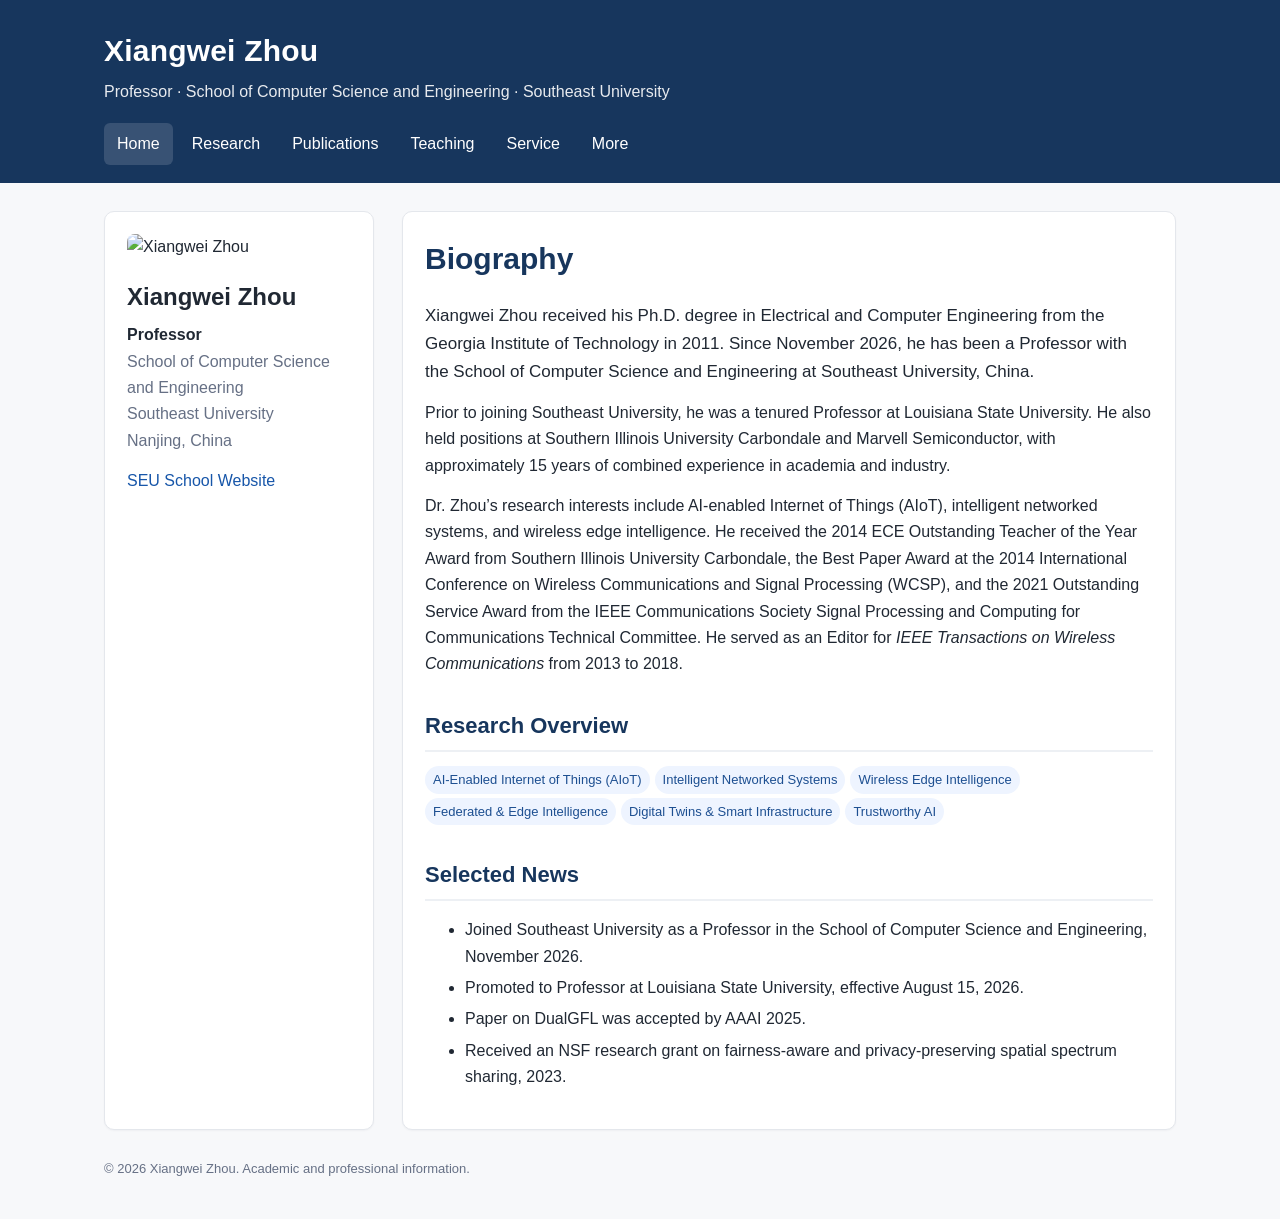
==== index.html @ 8dba3dd3 "Initial personal website" ====
<!doctype html>
<html lang="en"><head><meta charset="utf-8"><meta name="viewport" content="width=device-width,initial-scale=1"><title>Xiangwei Zhou - Home</title><link rel="stylesheet" href="style.css"></head>
<body><header class="top"><div class="topin"><div class="brand">Xiangwei Zhou</div><div class="subbrand">Professor · School of Computer Science and Engineering · Southeast University</div><nav><a class="active" href="index.html">Home</a><a class="" href="research.html">Research</a><a class="" href="publication.html">Publications</a><a class="" href="teaching.html">Teaching</a><a class="" href="service.html">Service</a><a class="" href="more.html">More</a></nav></div></header>
<div class="wrap"><aside class="card profile"><img src="https://www.ece.lsu.edu/xwzhou/images/image001.jpg" alt="Xiangwei Zhou"><div class="name">Xiangwei Zhou</div><div class="role">Professor</div><div class="affil">School of Computer Science and Engineering<br>Southeast University<br>Nanjing, China</div><p style="margin-top:14px"><a href="https://cs.seu.edu.cn/csen/" target="_blank" rel="noopener">SEU School Website</a></p></aside><main class="card"><h1>Biography</h1>
<p class="lead">Xiangwei Zhou received his Ph.D. degree in Electrical and Computer Engineering from the Georgia Institute of Technology in 2011. Since November 2026, he has been a Professor with the School of Computer Science and Engineering at Southeast University, China.</p>
<p>Prior to joining Southeast University, he was a tenured Professor at Louisiana State University. He also held positions at Southern Illinois University Carbondale and Marvell Semiconductor, with approximately 15 years of combined experience in academia and industry.</p>
<p>Dr. Zhou’s research interests include AI-enabled Internet of Things (AIoT), intelligent networked systems, and wireless edge intelligence. He received the 2014 ECE Outstanding Teacher of the Year Award from Southern Illinois University Carbondale, the Best Paper Award at the 2014 International Conference on Wireless Communications and Signal Processing (WCSP), and the 2021 Outstanding Service Award from the IEEE Communications Society Signal Processing and Computing for Communications Technical Committee. He served as an Editor for <em>IEEE Transactions on Wireless Communications</em> from 2013 to 2018.</p>
<h2>Research Overview</h2><p><span class="tag">AI-Enabled Internet of Things (AIoT)</span><span class="tag">Intelligent Networked Systems</span><span class="tag">Wireless Edge Intelligence</span><span class="tag">Federated & Edge Intelligence</span><span class="tag">Digital Twins & Smart Infrastructure</span><span class="tag">Trustworthy AI</span></p>
<h2>Selected News</h2><ul><li>Joined Southeast University as a Professor in the School of Computer Science and Engineering, November 2026.</li><li>Promoted to Professor at Louisiana State University, effective August 15, 2026.</li><li>Paper on DualGFL was accepted by AAAI 2025.</li><li>Received an NSF research grant on fairness-aware and privacy-preserving spatial spectrum sharing, 2023.</li></ul>
</main></div>
<div class="footer">© 2026 Xiangwei Zhou. Academic and professional information.</div></body></html>
---- style.css ----
:root{--blue:#17365d;--gold:#b58b2a;--ink:#202833;--muted:#667085;--line:#e4e7ec;--bg:#f7f8fa;--white:#fff}
*{box-sizing:border-box} body{margin:0;font-family:Arial,Helvetica,sans-serif;color:var(--ink);background:var(--bg);line-height:1.65}
a{color:#1756a9;text-decoration:none}a:hover{text-decoration:underline}
.top{background:var(--blue);color:#fff}.topin{max-width:1120px;margin:auto;padding:26px 24px 18px}.brand{font-size:30px;font-weight:700;letter-spacing:.2px}.subbrand{opacity:.9;margin-top:3px}
nav{margin-top:18px;display:flex;gap:6px;flex-wrap:wrap}nav a{color:#fff;padding:8px 13px;border-radius:6px}nav a:hover,nav a.active{background:rgba(255,255,255,.14);text-decoration:none}
.wrap{max-width:1120px;margin:28px auto;padding:0 24px;display:grid;grid-template-columns:270px 1fr;gap:28px}.card{background:#fff;border:1px solid var(--line);border-radius:10px;padding:22px;box-shadow:0 1px 2px rgba(16,24,40,.04)}
.profile img{width:100%;border-radius:8px;display:block;margin-bottom:16px}.name{font-size:24px;font-weight:700}.role{font-weight:700;margin-top:6px}.affil{color:var(--muted)}
h1{font-size:30px;color:var(--blue);margin:0 0 18px}h2{font-size:22px;color:var(--blue);margin:30px 0 12px;border-bottom:2px solid #edf0f4;padding-bottom:6px}h3{font-size:18px;color:var(--blue);margin-top:24px}p{margin:0 0 14px}li{margin:5px 0}.lead{font-size:17px}.note{background:#f8f4e7;border-left:4px solid var(--gold);padding:12px 14px;margin:18px 0}.compact li{margin:3px 0}.pubs li{margin:9px 0}.footer{max-width:1120px;margin:24px auto 40px;padding:0 24px;color:var(--muted);font-size:13px}.tag{display:inline-block;background:#eef4ff;color:#1d4f91;padding:3px 8px;border-radius:999px;margin:2px 5px 2px 0;font-size:13px}
@media(max-width:780px){.wrap{grid-template-columns:1fr}.profile img{max-width:250px}.brand{font-size:26px}}
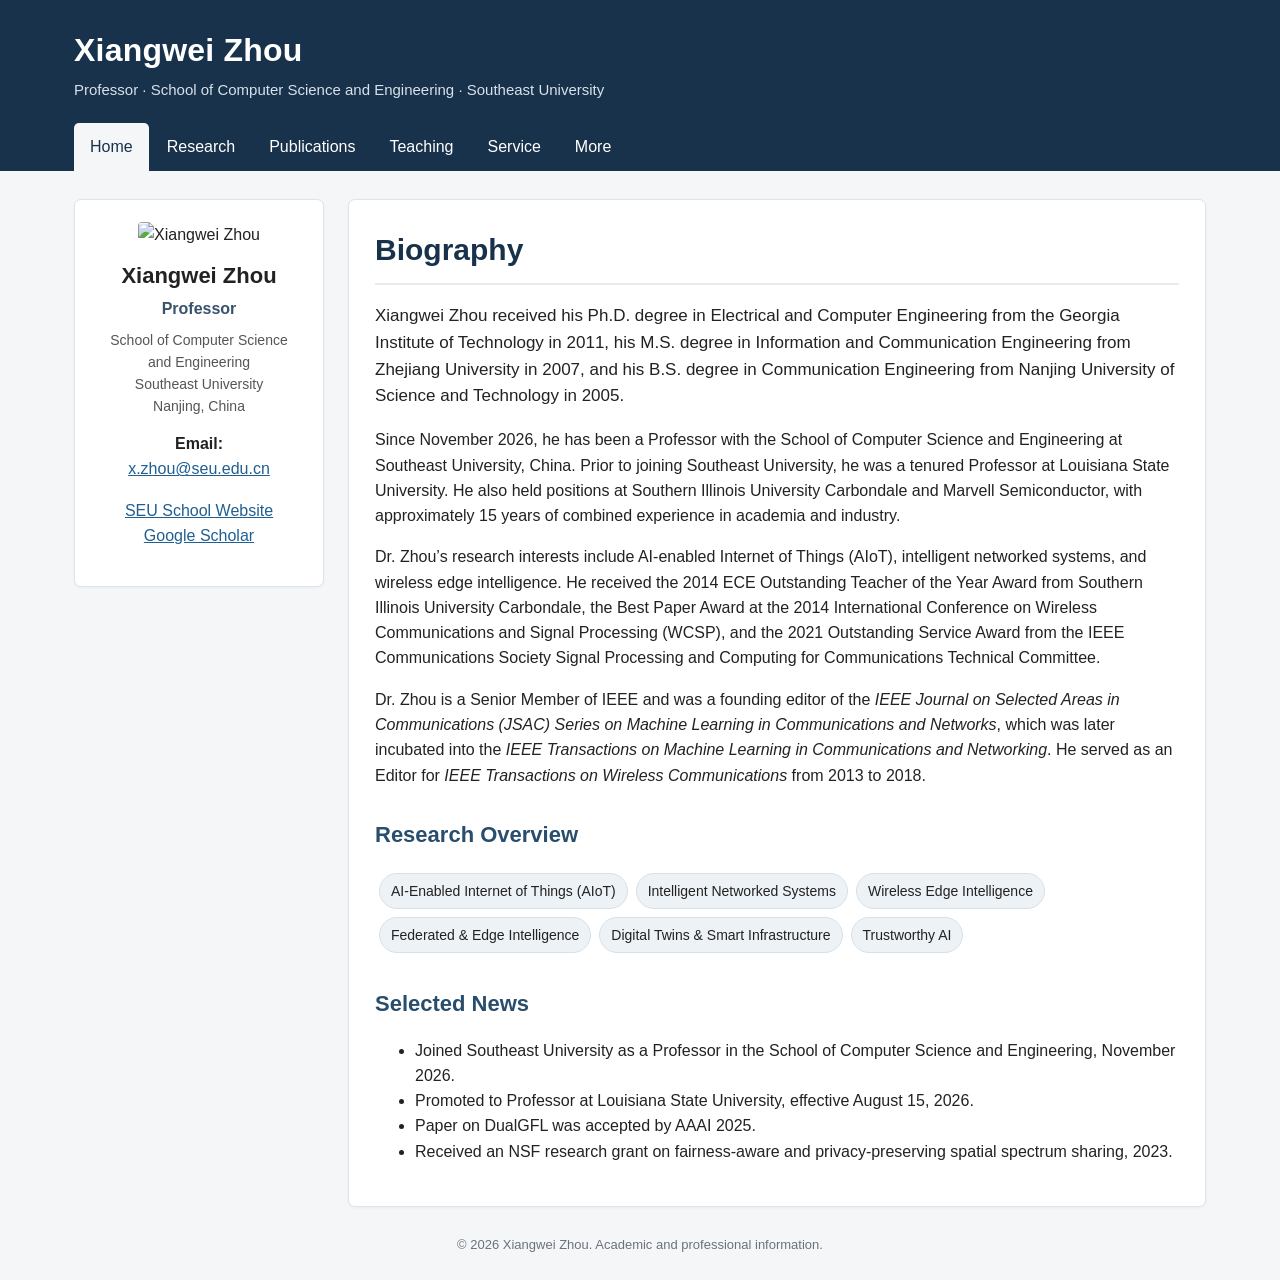
==== commit 466af3cd: "Add email and more info" ====
--- a/index.html
+++ b/index.html
@@ -1,11 +1,11 @@
 <!doctype html>
-<html lang="en"><head><meta charset="utf-8"><meta name="viewport" content="width=device-width,initial-scale=1"><title>Xiangwei Zhou - Home</title><link rel="stylesheet" href="style.css"></head>
-<body><header class="top"><div class="topin"><div class="brand">Xiangwei Zhou</div><div class="subbrand">Professor · School of Computer Science and Engineering · Southeast University</div><nav><a class="active" href="index.html">Home</a><a class="" href="research.html">Research</a><a class="" href="publication.html">Publications</a><a class="" href="teaching.html">Teaching</a><a class="" href="service.html">Service</a><a class="" href="more.html">More</a></nav></div></header>
-<div class="wrap"><aside class="card profile"><img src="https://www.ece.lsu.edu/xwzhou/images/image001.jpg" alt="Xiangwei Zhou"><div class="name">Xiangwei Zhou</div><div class="role">Professor</div><div class="affil">School of Computer Science and Engineering<br>Southeast University<br>Nanjing, China</div><p style="margin-top:14px"><a href="https://cs.seu.edu.cn/csen/" target="_blank" rel="noopener">SEU School Website</a></p></aside><main class="card"><h1>Biography</h1>
-<p class="lead">Xiangwei Zhou received his Ph.D. degree in Electrical and Computer Engineering from the Georgia Institute of Technology in 2011. Since November 2026, he has been a Professor with the School of Computer Science and Engineering at Southeast University, China.</p>
-<p>Prior to joining Southeast University, he was a tenured Professor at Louisiana State University. He also held positions at Southern Illinois University Carbondale and Marvell Semiconductor, with approximately 15 years of combined experience in academia and industry.</p>
-<p>Dr. Zhou’s research interests include AI-enabled Internet of Things (AIoT), intelligent networked systems, and wireless edge intelligence. He received the 2014 ECE Outstanding Teacher of the Year Award from Southern Illinois University Carbondale, the Best Paper Award at the 2014 International Conference on Wireless Communications and Signal Processing (WCSP), and the 2021 Outstanding Service Award from the IEEE Communications Society Signal Processing and Computing for Communications Technical Committee. He served as an Editor for <em>IEEE Transactions on Wireless Communications</em> from 2013 to 2018.</p>
-<h2>Research Overview</h2><p><span class="tag">AI-Enabled Internet of Things (AIoT)</span><span class="tag">Intelligent Networked Systems</span><span class="tag">Wireless Edge Intelligence</span><span class="tag">Federated & Edge Intelligence</span><span class="tag">Digital Twins & Smart Infrastructure</span><span class="tag">Trustworthy AI</span></p>
-<h2>Selected News</h2><ul><li>Joined Southeast University as a Professor in the School of Computer Science and Engineering, November 2026.</li><li>Promoted to Professor at Louisiana State University, effective August 15, 2026.</li><li>Paper on DualGFL was accepted by AAAI 2025.</li><li>Received an NSF research grant on fairness-aware and privacy-preserving spatial spectrum sharing, 2023.</li></ul>
-</main></div>
+<html lang="en"><head><meta charset="utf-8"><meta name="viewport" content="width=device-width,initial-scale=1"><meta name="description" content="Xiangwei Zhou, Professor at Southeast University. Research in AIoT, intelligent networked systems, and wireless edge intelligence."><title>Xiangwei Zhou - Home</title><link rel="stylesheet" href="style.css"></head>
+<body><header class="top"><div class="topin"><div class="brand">Xiangwei Zhou</div><div class="subbrand">Professor · School of Computer Science and Engineering · Southeast University</div><nav><a class="active" href="index.html">Home</a><a href="research.html">Research</a><a href="publication.html">Publications</a><a href="teaching.html">Teaching</a><a href="service.html">Service</a><a href="more.html">More</a></nav></div></header>
+<div class="wrap"><aside class="card profile"><img src="https://www.ece.lsu.edu/xwzhou/images/image001.jpg" alt="Xiangwei Zhou"><div class="name">Xiangwei Zhou</div><div class="role">Professor</div><div class="affil">School of Computer Science and Engineering<br>Southeast University<br>Nanjing, China</div><p class="contact"><strong>Email:</strong><br><a href="mailto:x.zhou@seu.edu.cn">x.zhou@seu.edu.cn</a></p><p><a href="https://cs.seu.edu.cn/csen/" target="_blank" rel="noopener">SEU School Website</a><br><a href="https://scholar.google.com/citations?user=iB6WoJkAAAAJ" target="_blank" rel="noopener">Google Scholar</a></p></aside><main class="card"><h1>Biography</h1>
+<p class="lead">Xiangwei Zhou received his Ph.D. degree in Electrical and Computer Engineering from the Georgia Institute of Technology in 2011, his M.S. degree in Information and Communication Engineering from Zhejiang University in 2007, and his B.S. degree in Communication Engineering from Nanjing University of Science and Technology in 2005.</p>
+<p>Since November 2026, he has been a Professor with the School of Computer Science and Engineering at Southeast University, China. Prior to joining Southeast University, he was a tenured Professor at Louisiana State University. He also held positions at Southern Illinois University Carbondale and Marvell Semiconductor, with approximately 15 years of combined experience in academia and industry.</p>
+<p>Dr. Zhou’s research interests include AI-enabled Internet of Things (AIoT), intelligent networked systems, and wireless edge intelligence. He received the 2014 ECE Outstanding Teacher of the Year Award from Southern Illinois University Carbondale, the Best Paper Award at the 2014 International Conference on Wireless Communications and Signal Processing (WCSP), and the 2021 Outstanding Service Award from the IEEE Communications Society Signal Processing and Computing for Communications Technical Committee.</p>
+<p>Dr. Zhou is a Senior Member of IEEE and was a founding editor of the <em>IEEE Journal on Selected Areas in Communications (JSAC) Series on Machine Learning in Communications and Networks</em>, which was later incubated into the <em>IEEE Transactions on Machine Learning in Communications and Networking</em>. He served as an Editor for <em>IEEE Transactions on Wireless Communications</em> from 2013 to 2018.</p>
+<h2>Research Overview</h2><p><span class="tag">AI-Enabled Internet of Things (AIoT)</span><span class="tag">Intelligent Networked Systems</span><span class="tag">Wireless Edge Intelligence</span><span class="tag">Federated &amp; Edge Intelligence</span><span class="tag">Digital Twins &amp; Smart Infrastructure</span><span class="tag">Trustworthy AI</span></p>
+<h2>Selected News</h2><ul><li>Joined Southeast University as a Professor in the School of Computer Science and Engineering, November 2026.</li><li>Promoted to Professor at Louisiana State University, effective August 15, 2026.</li><li>Paper on DualGFL was accepted by AAAI 2025.</li><li>Received an NSF research grant on fairness-aware and privacy-preserving spatial spectrum sharing, 2023.</li></ul></main></div>
 <div class="footer">© 2026 Xiangwei Zhou. Academic and professional information.</div></body></html>
--- a/style.css
+++ b/style.css
@@ -1,10 +1 @@
-
-:root{--blue:#17365d;--gold:#b58b2a;--ink:#202833;--muted:#667085;--line:#e4e7ec;--bg:#f7f8fa;--white:#fff}
-*{box-sizing:border-box} body{margin:0;font-family:Arial,Helvetica,sans-serif;color:var(--ink);background:var(--bg);line-height:1.65}
-a{color:#1756a9;text-decoration:none}a:hover{text-decoration:underline}
-.top{background:var(--blue);color:#fff}.topin{max-width:1120px;margin:auto;padding:26px 24px 18px}.brand{font-size:30px;font-weight:700;letter-spacing:.2px}.subbrand{opacity:.9;margin-top:3px}
-nav{margin-top:18px;display:flex;gap:6px;flex-wrap:wrap}nav a{color:#fff;padding:8px 13px;border-radius:6px}nav a:hover,nav a.active{background:rgba(255,255,255,.14);text-decoration:none}
-.wrap{max-width:1120px;margin:28px auto;padding:0 24px;display:grid;grid-template-columns:270px 1fr;gap:28px}.card{background:#fff;border:1px solid var(--line);border-radius:10px;padding:22px;box-shadow:0 1px 2px rgba(16,24,40,.04)}
-.profile img{width:100%;border-radius:8px;display:block;margin-bottom:16px}.name{font-size:24px;font-weight:700}.role{font-weight:700;margin-top:6px}.affil{color:var(--muted)}
-h1{font-size:30px;color:var(--blue);margin:0 0 18px}h2{font-size:22px;color:var(--blue);margin:30px 0 12px;border-bottom:2px solid #edf0f4;padding-bottom:6px}h3{font-size:18px;color:var(--blue);margin-top:24px}p{margin:0 0 14px}li{margin:5px 0}.lead{font-size:17px}.note{background:#f8f4e7;border-left:4px solid var(--gold);padding:12px 14px;margin:18px 0}.compact li{margin:3px 0}.pubs li{margin:9px 0}.footer{max-width:1120px;margin:24px auto 40px;padding:0 24px;color:var(--muted);font-size:13px}.tag{display:inline-block;background:#eef4ff;color:#1d4f91;padding:3px 8px;border-radius:999px;margin:2px 5px 2px 0;font-size:13px}
-@media(max-width:780px){.wrap{grid-template-columns:1fr}.profile img{max-width:250px}.brand{font-size:26px}}
+*{box-sizing:border-box}body{margin:0;font-family:Arial,Helvetica,sans-serif;color:#222;background:#f4f6f8;line-height:1.58}.top{background:#18324b;color:#fff}.topin{max-width:1180px;margin:auto;padding:25px 24px 0}.brand{font-size:32px;font-weight:700;letter-spacing:.2px}.subbrand{margin-top:2px;color:#d8e1e9;font-size:15px}nav{display:flex;gap:2px;margin-top:22px;flex-wrap:wrap}nav a{color:#fff;text-decoration:none;padding:11px 16px;border-radius:5px 5px 0 0}nav a:hover,nav a.active{background:#f4f6f8;color:#18324b}.wrap{max-width:1180px;margin:28px auto;display:grid;grid-template-columns:250px 1fr;gap:24px;padding:0 24px}.card{background:#fff;border:1px solid #dfe4e8;border-radius:7px;padding:26px;box-shadow:0 1px 3px rgba(0,0,0,.04)}.profile{text-align:center;height:max-content;padding:22px}.profile img{width:150px;max-width:100%;border-radius:4px}.profile .name{font-size:22px;font-weight:700;margin-top:12px}.profile .role{font-weight:700;color:#38536c;margin-top:2px}.profile .affil{margin-top:8px;font-size:14px;color:#555}.profile .contact{margin:14px 0 0}.profile a{word-break:break-word}main h1{font-size:30px;color:#18324b;margin:0 0 18px;border-bottom:2px solid #e8ecef;padding-bottom:10px}main h2{font-size:22px;color:#284d6d;margin:30px 0 10px}main h3{font-size:17px;color:#355b78;margin:22px 0 8px}.lead{font-size:17px}.note{background:#f6f8fa;border-left:4px solid #7694ac;padding:10px 13px;color:#4a5660}.tag{display:inline-block;background:#edf2f6;border:1px solid #d7e0e7;border-radius:18px;padding:6px 11px;margin:4px;font-size:14px}.pubs li{margin-bottom:11px}.compact li{margin-bottom:4px}.count{font-size:15px;font-weight:normal;color:#667}.footer{max-width:1180px;margin:0 auto 25px;padding:0 24px;color:#6a737b;font-size:13px;text-align:center}a{color:#205f91}a:hover{text-decoration:none}@media(max-width:760px){.wrap{grid-template-columns:1fr}.profile{display:grid;grid-template-columns:110px 1fr;text-align:left;column-gap:16px;align-items:start}.profile img{width:110px;grid-row:1/7}.profile .name,.profile .role,.profile .affil,.profile p{margin-top:2px}.brand{font-size:27px}nav a{padding:10px 11px}.card{padding:20px}}
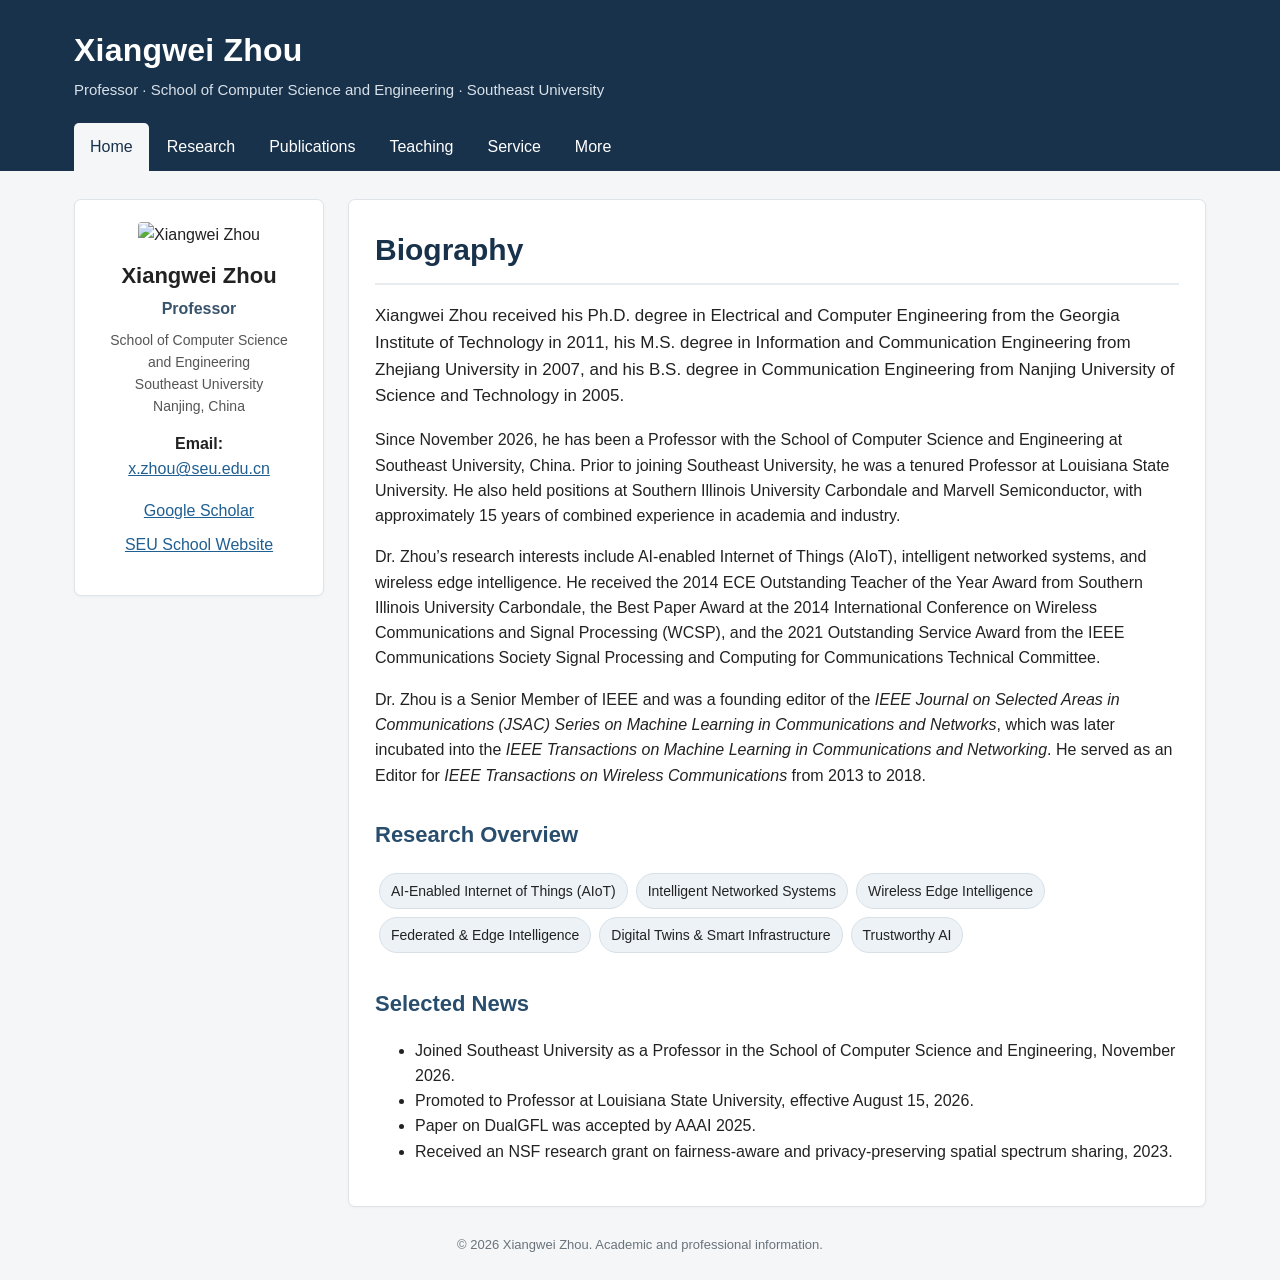
==== commit 512711d0: "Update appearance" ====
--- a/index.html
+++ b/index.html
@@ -1,7 +1,7 @@
 <!doctype html>
 <html lang="en"><head><meta charset="utf-8"><meta name="viewport" content="width=device-width,initial-scale=1"><meta name="description" content="Xiangwei Zhou, Professor at Southeast University. Research in AIoT, intelligent networked systems, and wireless edge intelligence."><title>Xiangwei Zhou - Home</title><link rel="stylesheet" href="style.css"></head>
 <body><header class="top"><div class="topin"><div class="brand">Xiangwei Zhou</div><div class="subbrand">Professor · School of Computer Science and Engineering · Southeast University</div><nav><a class="active" href="index.html">Home</a><a href="research.html">Research</a><a href="publication.html">Publications</a><a href="teaching.html">Teaching</a><a href="service.html">Service</a><a href="more.html">More</a></nav></div></header>
-<div class="wrap"><aside class="card profile"><img src="https://www.ece.lsu.edu/xwzhou/images/image001.jpg" alt="Xiangwei Zhou"><div class="name">Xiangwei Zhou</div><div class="role">Professor</div><div class="affil">School of Computer Science and Engineering<br>Southeast University<br>Nanjing, China</div><p class="contact"><strong>Email:</strong><br><a href="mailto:x.zhou@seu.edu.cn">x.zhou@seu.edu.cn</a></p><p><a href="https://cs.seu.edu.cn/csen/" target="_blank" rel="noopener">SEU School Website</a><br><a href="https://scholar.google.com/citations?user=iB6WoJkAAAAJ" target="_blank" rel="noopener">Google Scholar</a></p></aside><main class="card"><h1>Biography</h1>
+<div class="wrap"><aside class="card profile"><img src="https://www.ece.lsu.edu/xwzhou/images/image001.jpg" alt="Xiangwei Zhou"><div class="name">Xiangwei Zhou</div><div class="role">Professor</div><div class="affil">School of Computer Science and Engineering<br>Southeast University<br>Nanjing, China</div><p class="contact"><strong>Email:</strong><br><a href="mailto:x.zhou@seu.edu.cn">x.zhou@seu.edu.cn</a></p><p class="profile-links"><a href="https://scholar.google.com/citations?user=iB6WoJkAAAAJ" target="_blank" rel="noopener">Google Scholar</a><a href="https://cs.seu.edu.cn/csen/" target="_blank" rel="noopener">SEU School Website</a></p></aside><main class="card"><h1>Biography</h1>
 <p class="lead">Xiangwei Zhou received his Ph.D. degree in Electrical and Computer Engineering from the Georgia Institute of Technology in 2011, his M.S. degree in Information and Communication Engineering from Zhejiang University in 2007, and his B.S. degree in Communication Engineering from Nanjing University of Science and Technology in 2005.</p>
 <p>Since November 2026, he has been a Professor with the School of Computer Science and Engineering at Southeast University, China. Prior to joining Southeast University, he was a tenured Professor at Louisiana State University. He also held positions at Southern Illinois University Carbondale and Marvell Semiconductor, with approximately 15 years of combined experience in academia and industry.</p>
 <p>Dr. Zhou’s research interests include AI-enabled Internet of Things (AIoT), intelligent networked systems, and wireless edge intelligence. He received the 2014 ECE Outstanding Teacher of the Year Award from Southern Illinois University Carbondale, the Best Paper Award at the 2014 International Conference on Wireless Communications and Signal Processing (WCSP), and the 2021 Outstanding Service Award from the IEEE Communications Society Signal Processing and Computing for Communications Technical Committee.</p>
--- a/style.css
+++ b/style.css
@@ -1 +1 @@
-*{box-sizing:border-box}body{margin:0;font-family:Arial,Helvetica,sans-serif;color:#222;background:#f4f6f8;line-height:1.58}.top{background:#18324b;color:#fff}.topin{max-width:1180px;margin:auto;padding:25px 24px 0}.brand{font-size:32px;font-weight:700;letter-spacing:.2px}.subbrand{margin-top:2px;color:#d8e1e9;font-size:15px}nav{display:flex;gap:2px;margin-top:22px;flex-wrap:wrap}nav a{color:#fff;text-decoration:none;padding:11px 16px;border-radius:5px 5px 0 0}nav a:hover,nav a.active{background:#f4f6f8;color:#18324b}.wrap{max-width:1180px;margin:28px auto;display:grid;grid-template-columns:250px 1fr;gap:24px;padding:0 24px}.card{background:#fff;border:1px solid #dfe4e8;border-radius:7px;padding:26px;box-shadow:0 1px 3px rgba(0,0,0,.04)}.profile{text-align:center;height:max-content;padding:22px}.profile img{width:150px;max-width:100%;border-radius:4px}.profile .name{font-size:22px;font-weight:700;margin-top:12px}.profile .role{font-weight:700;color:#38536c;margin-top:2px}.profile .affil{margin-top:8px;font-size:14px;color:#555}.profile .contact{margin:14px 0 0}.profile a{word-break:break-word}main h1{font-size:30px;color:#18324b;margin:0 0 18px;border-bottom:2px solid #e8ecef;padding-bottom:10px}main h2{font-size:22px;color:#284d6d;margin:30px 0 10px}main h3{font-size:17px;color:#355b78;margin:22px 0 8px}.lead{font-size:17px}.note{background:#f6f8fa;border-left:4px solid #7694ac;padding:10px 13px;color:#4a5660}.tag{display:inline-block;background:#edf2f6;border:1px solid #d7e0e7;border-radius:18px;padding:6px 11px;margin:4px;font-size:14px}.pubs li{margin-bottom:11px}.compact li{margin-bottom:4px}.count{font-size:15px;font-weight:normal;color:#667}.footer{max-width:1180px;margin:0 auto 25px;padding:0 24px;color:#6a737b;font-size:13px;text-align:center}a{color:#205f91}a:hover{text-decoration:none}@media(max-width:760px){.wrap{grid-template-columns:1fr}.profile{display:grid;grid-template-columns:110px 1fr;text-align:left;column-gap:16px;align-items:start}.profile img{width:110px;grid-row:1/7}.profile .name,.profile .role,.profile .affil,.profile p{margin-top:2px}.brand{font-size:27px}nav a{padding:10px 11px}.card{padding:20px}}+*{box-sizing:border-box}body{margin:0;font-family:Arial,Helvetica,sans-serif;color:#222;background:#f4f6f8;line-height:1.58}.top{background:#18324b;color:#fff}.topin{max-width:1180px;margin:auto;padding:25px 24px 0}.brand{font-size:32px;font-weight:700;letter-spacing:.2px}.subbrand{margin-top:2px;color:#d8e1e9;font-size:15px}nav{display:flex;gap:2px;margin-top:22px;flex-wrap:wrap}nav a{color:#fff;text-decoration:none;padding:11px 16px;border-radius:5px 5px 0 0}nav a:hover,nav a.active{background:#f4f6f8;color:#18324b}.wrap{max-width:1180px;margin:28px auto;display:grid;grid-template-columns:250px 1fr;gap:24px;padding:0 24px}.card{background:#fff;border:1px solid #dfe4e8;border-radius:7px;padding:26px;box-shadow:0 1px 3px rgba(0,0,0,.04)}.profile{text-align:center;height:max-content;padding:22px}.profile img{width:150px;max-width:100%;border-radius:4px}.profile .name{font-size:22px;font-weight:700;margin-top:12px}.profile .role{font-weight:700;color:#38536c;margin-top:2px}.profile .affil{margin-top:8px;font-size:14px;color:#555}.profile .contact{margin:14px 0 0}.profile a{word-break:break-word}.profile-links a{display:block}.profile-links a+a{margin-top:9px}main h1{font-size:30px;color:#18324b;margin:0 0 18px;border-bottom:2px solid #e8ecef;padding-bottom:10px}main h2{font-size:22px;color:#284d6d;margin:30px 0 10px}main h3{font-size:17px;color:#355b78;margin:22px 0 8px}.lead{font-size:17px}.note{background:#f6f8fa;border-left:4px solid #7694ac;padding:10px 13px;color:#4a5660}.tag{display:inline-block;background:#edf2f6;border:1px solid #d7e0e7;border-radius:18px;padding:6px 11px;margin:4px;font-size:14px}.pubs li{margin-bottom:11px}.compact li{margin-bottom:4px}.count{font-size:15px;font-weight:normal;color:#667}.footer{max-width:1180px;margin:0 auto 25px;padding:0 24px;color:#6a737b;font-size:13px;text-align:center}a{color:#205f91}a:hover{text-decoration:none}@media(max-width:760px){.wrap{grid-template-columns:1fr}.profile{display:grid;grid-template-columns:110px 1fr;text-align:left;column-gap:16px;align-items:start}.profile img{width:110px;grid-row:1/7}.profile .name,.profile .role,.profile .affil,.profile p{margin-top:2px}.brand{font-size:27px}nav a{padding:10px 11px}.card{padding:20px}}
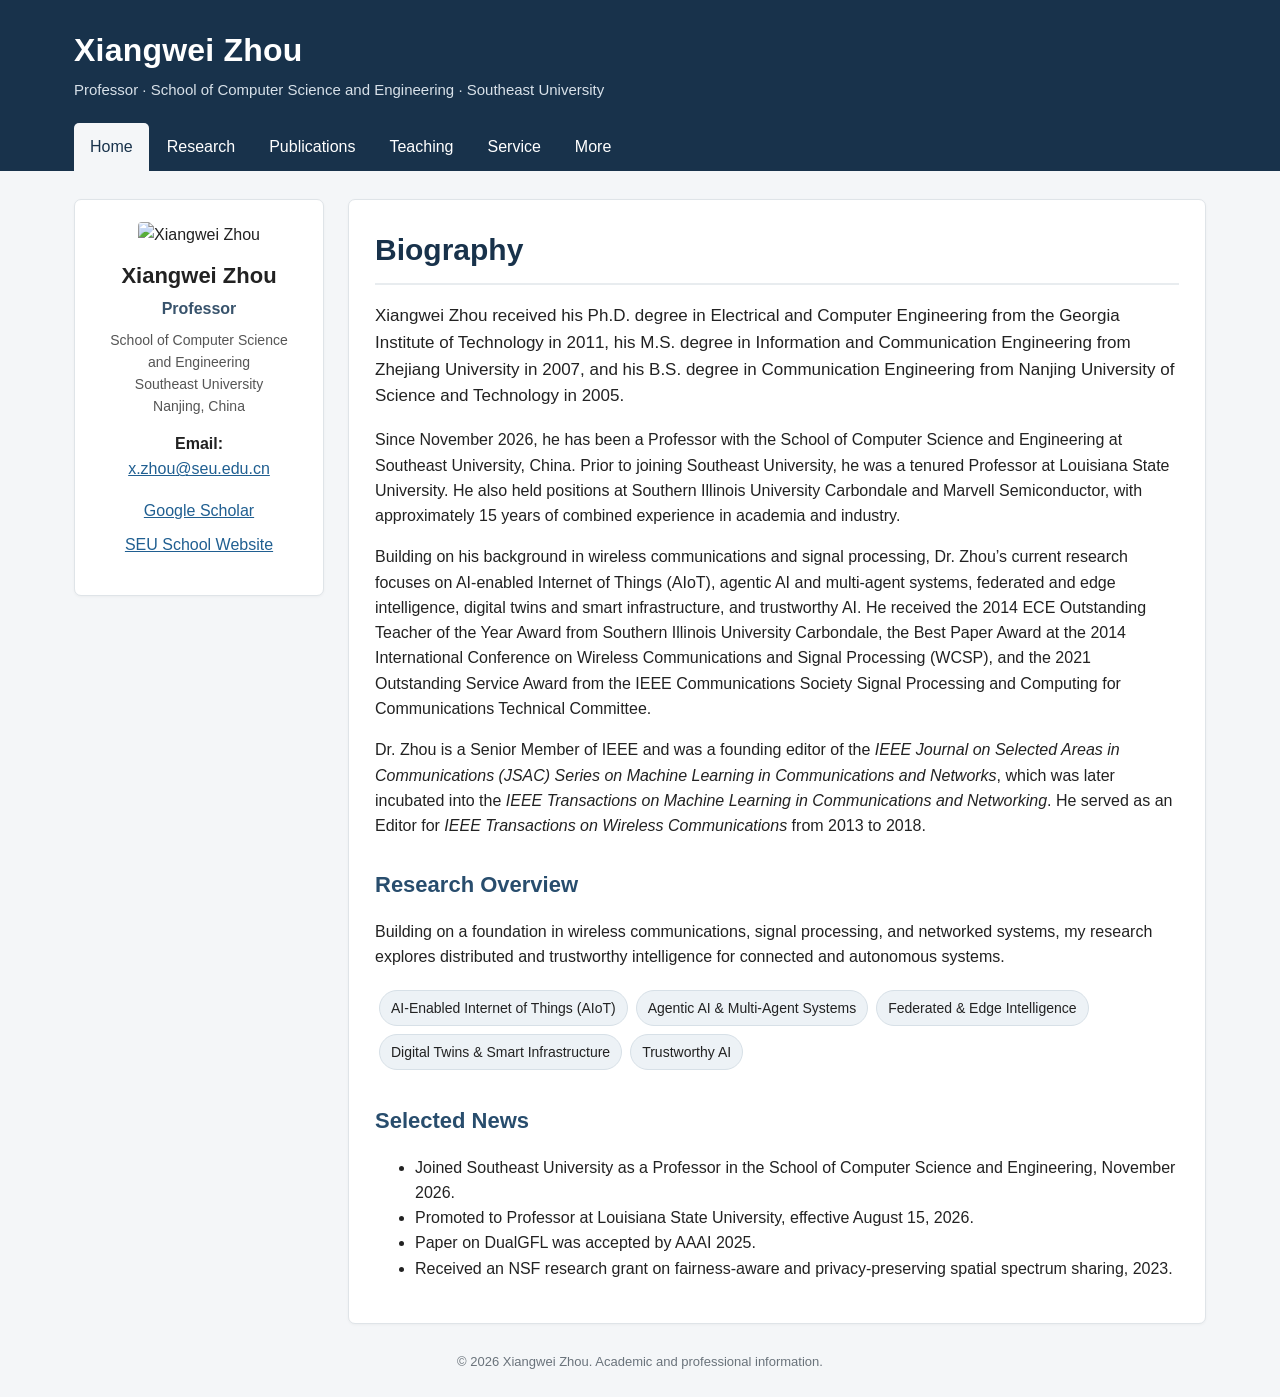
==== commit 1ea277cb: "Update research" ====
--- a/index.html
+++ b/index.html
@@ -1,11 +1,11 @@
 <!doctype html>
-<html lang="en"><head><meta charset="utf-8"><meta name="viewport" content="width=device-width,initial-scale=1"><meta name="description" content="Xiangwei Zhou, Professor at Southeast University. Research in AIoT, intelligent networked systems, and wireless edge intelligence."><title>Xiangwei Zhou - Home</title><link rel="stylesheet" href="style.css"></head>
+<html lang="en"><head><meta charset="utf-8"><meta name="viewport" content="width=device-width,initial-scale=1"><meta name="description" content="Xiangwei Zhou, Professor at Southeast University. Research in AIoT, agentic AI, federated and edge intelligence, digital twins, smart infrastructure, and trustworthy AI."><title>Xiangwei Zhou - Home</title><link rel="stylesheet" href="style.css"></head>
 <body><header class="top"><div class="topin"><div class="brand">Xiangwei Zhou</div><div class="subbrand">Professor · School of Computer Science and Engineering · Southeast University</div><nav><a class="active" href="index.html">Home</a><a href="research.html">Research</a><a href="publication.html">Publications</a><a href="teaching.html">Teaching</a><a href="service.html">Service</a><a href="more.html">More</a></nav></div></header>
 <div class="wrap"><aside class="card profile"><img src="https://www.ece.lsu.edu/xwzhou/images/image001.jpg" alt="Xiangwei Zhou"><div class="name">Xiangwei Zhou</div><div class="role">Professor</div><div class="affil">School of Computer Science and Engineering<br>Southeast University<br>Nanjing, China</div><p class="contact"><strong>Email:</strong><br><a href="mailto:x.zhou@seu.edu.cn">x.zhou@seu.edu.cn</a></p><p class="profile-links"><a href="https://scholar.google.com/citations?user=iB6WoJkAAAAJ" target="_blank" rel="noopener">Google Scholar</a><a href="https://cs.seu.edu.cn/csen/" target="_blank" rel="noopener">SEU School Website</a></p></aside><main class="card"><h1>Biography</h1>
 <p class="lead">Xiangwei Zhou received his Ph.D. degree in Electrical and Computer Engineering from the Georgia Institute of Technology in 2011, his M.S. degree in Information and Communication Engineering from Zhejiang University in 2007, and his B.S. degree in Communication Engineering from Nanjing University of Science and Technology in 2005.</p>
 <p>Since November 2026, he has been a Professor with the School of Computer Science and Engineering at Southeast University, China. Prior to joining Southeast University, he was a tenured Professor at Louisiana State University. He also held positions at Southern Illinois University Carbondale and Marvell Semiconductor, with approximately 15 years of combined experience in academia and industry.</p>
-<p>Dr. Zhou’s research interests include AI-enabled Internet of Things (AIoT), intelligent networked systems, and wireless edge intelligence. He received the 2014 ECE Outstanding Teacher of the Year Award from Southern Illinois University Carbondale, the Best Paper Award at the 2014 International Conference on Wireless Communications and Signal Processing (WCSP), and the 2021 Outstanding Service Award from the IEEE Communications Society Signal Processing and Computing for Communications Technical Committee.</p>
+<p>Building on his background in wireless communications and signal processing, Dr. Zhou’s current research focuses on AI-enabled Internet of Things (AIoT), agentic AI and multi-agent systems, federated and edge intelligence, digital twins and smart infrastructure, and trustworthy AI. He received the 2014 ECE Outstanding Teacher of the Year Award from Southern Illinois University Carbondale, the Best Paper Award at the 2014 International Conference on Wireless Communications and Signal Processing (WCSP), and the 2021 Outstanding Service Award from the IEEE Communications Society Signal Processing and Computing for Communications Technical Committee.</p>
 <p>Dr. Zhou is a Senior Member of IEEE and was a founding editor of the <em>IEEE Journal on Selected Areas in Communications (JSAC) Series on Machine Learning in Communications and Networks</em>, which was later incubated into the <em>IEEE Transactions on Machine Learning in Communications and Networking</em>. He served as an Editor for <em>IEEE Transactions on Wireless Communications</em> from 2013 to 2018.</p>
-<h2>Research Overview</h2><p><span class="tag">AI-Enabled Internet of Things (AIoT)</span><span class="tag">Intelligent Networked Systems</span><span class="tag">Wireless Edge Intelligence</span><span class="tag">Federated &amp; Edge Intelligence</span><span class="tag">Digital Twins &amp; Smart Infrastructure</span><span class="tag">Trustworthy AI</span></p>
+<h2>Research Overview</h2><p>Building on a foundation in wireless communications, signal processing, and networked systems, my research explores distributed and trustworthy intelligence for connected and autonomous systems.</p><p><span class="tag">AI-Enabled Internet of Things (AIoT)</span><span class="tag">Agentic AI &amp; Multi-Agent Systems</span><span class="tag">Federated &amp; Edge Intelligence</span><span class="tag">Digital Twins &amp; Smart Infrastructure</span><span class="tag">Trustworthy AI</span></p>
 <h2>Selected News</h2><ul><li>Joined Southeast University as a Professor in the School of Computer Science and Engineering, November 2026.</li><li>Promoted to Professor at Louisiana State University, effective August 15, 2026.</li><li>Paper on DualGFL was accepted by AAAI 2025.</li><li>Received an NSF research grant on fairness-aware and privacy-preserving spatial spectrum sharing, 2023.</li></ul></main></div>
 <div class="footer">© 2026 Xiangwei Zhou. Academic and professional information.</div></body></html>
